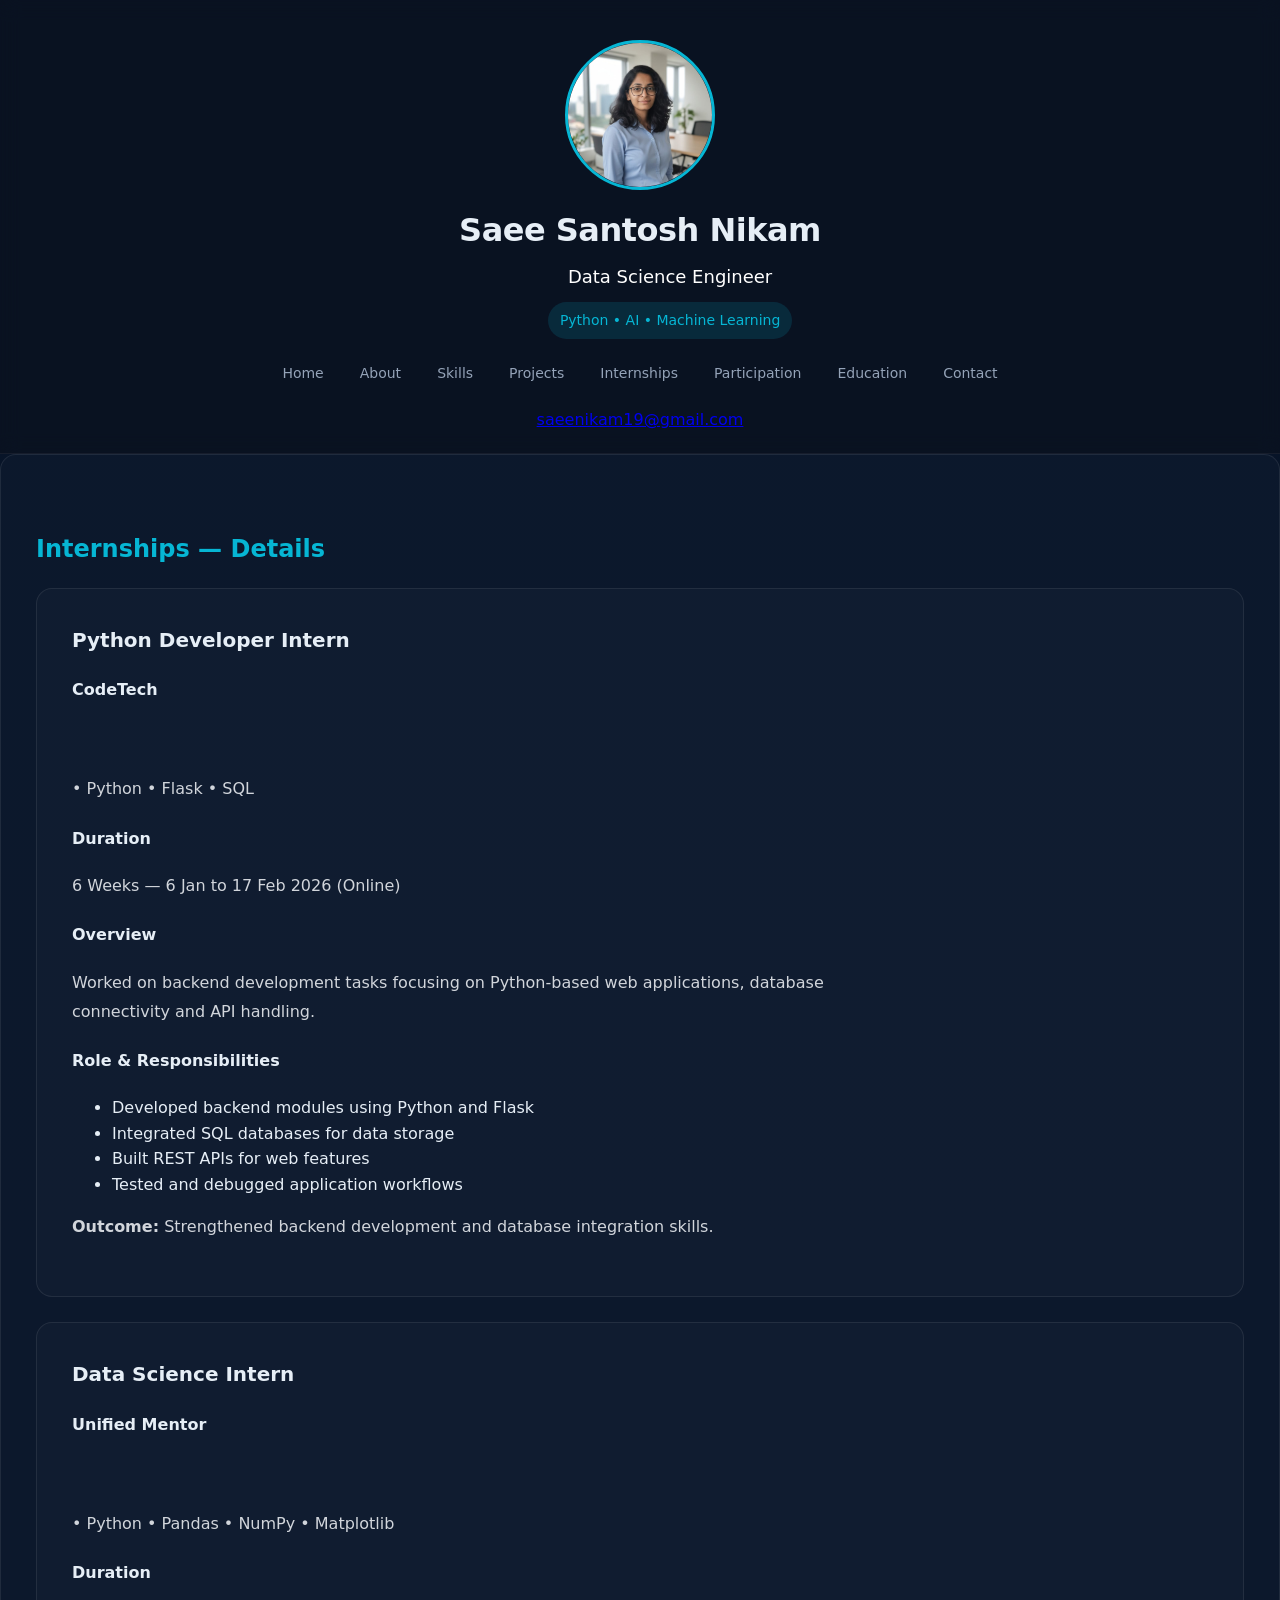
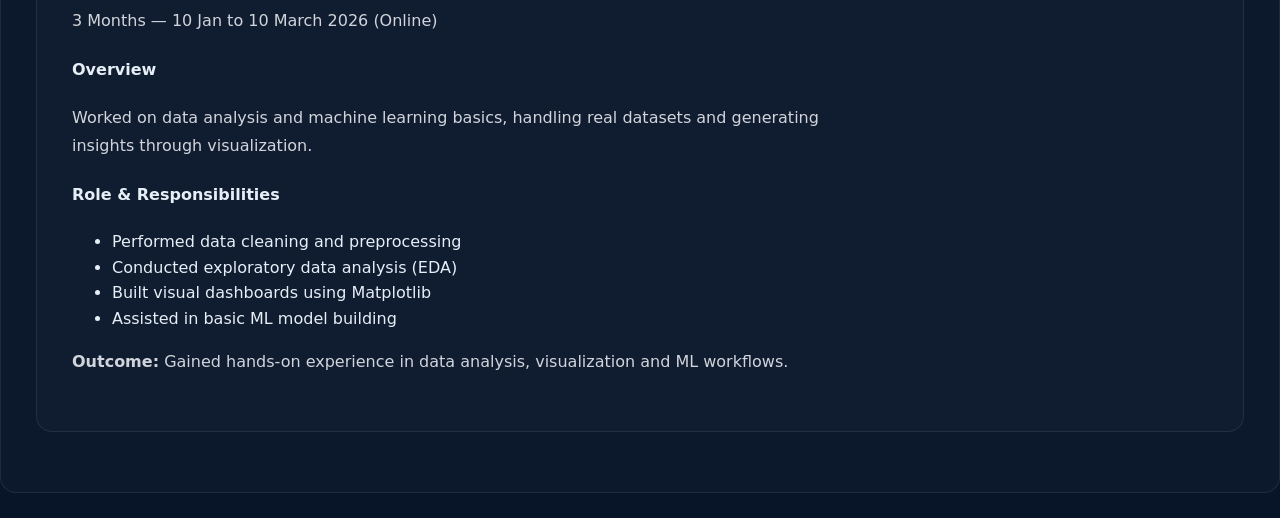
==== experience.html @ 454333f4 "Add files via upload" ====
<!doctype html>
<html lang="en">
<head>
    <meta charset="utf-8" />
    <meta name="viewport" content="width=device-width,initial-scale=1" />
    <title>Projects — Saee Nikam</title>
    <link rel="stylesheet" href="improved.css">
    </head>
    <header class="site-header">
    <div class="img-container">
      <img src="Profile.jpg.jpeg" alt="Description">
      </div>
    <div class="container header-inner">
      <div class="brand">
        <h1 class="name">Saee Santosh Nikam</h1>
       <p class="role">
  Data Science Engineer <br>
  <span>Python • AI • Machine Learning</span>
</p>
      </div>
      <nav class="main-nav">
<a href="index.html">Home</a>
<a href="about.html">About</a>
<a href="skills.html">Skills</a>
<a href="projects.html">Projects</a>
<a href="experience.html">Internships</a>
<a href="Participation.html">Participation</a>
<a href="education.html">Education</a>
<a href="contact.html">Contact</a>

      </nav>
      <div class="links"><a href="mailto:saeenikam19@gmail.com">saeenikam19@gmail.com</a></div>
    </div>
  </header>
<section id="participation" class="card">
  <h2>Internships — Details</h2>
  <article class="project">
  <h3>Python Developer Intern</h3>
    <h4>CodeTech</h4><br><br>
    <p class="tech">• Python • Flask • SQL</p>

    <h4>Duration</h4>
    <p>6 Weeks — 6 Jan to 17 Feb 2026 (Online)</p>

    <h4>Overview</h4>
    <p>Worked on backend development tasks focusing on Python-based web applications, database connectivity and API handling.</p>

    <h4>Role & Responsibilities</h4>
    <ul>
      <li>Developed backend modules using Python and Flask</li>
      <li>Integrated SQL databases for data storage</li>
      <li>Built REST APIs for web features</li>
      <li>Tested and debugged application workflows</li>
    </ul>

    <p class="meta"><strong>Outcome:</strong> Strengthened backend development and database integration skills.</p>
  </article>


  <article class="project" >
    <h3>Data Science Intern</h3>
    <h4>Unified Mentor</h4><br><br>
    <p class="tech"> • Python • Pandas • NumPy • Matplotlib</p>

    <h4>Duration</h4>
    <p>3 Months — 10 Jan to 10 March 2026 (Online)</p>

    <h4>Overview</h4>
    <p>Worked on data analysis and machine learning basics, handling real datasets and generating insights through visualization.</p>

    <h4>Role & Responsibilities</h4>
    <ul>
      <li>Performed data cleaning and preprocessing</li>
      <li>Conducted exploratory data analysis (EDA)</li>
      <li>Built visual dashboards using Matplotlib</li>
      <li>Assisted in basic ML model building</li>
    </ul>

    <p class="meta"><strong>Outcome:</strong> Gained hands-on experience in data analysis, visualization and ML workflows.</p>
  </article>

</section>
  </main>
</html>
---- improved.css ----
:root {
  --bg: #0f1724;
  --card-bg: rgba(255, 255, 255, 0.02);
  --card-border: rgba(255, 255, 255, 0.08);
  --accent: #06b6d4;
  --muted: #94a3b8;
  --text: #e6eef6;
  --text-soft: #d1d5db;
}

* {
  box-sizing: border-box;
}

body {
  margin: 0;
  font-family: 'Inter', system-ui, -apple-system, sans-serif;
  background: linear-gradient(180deg, #071428 0%, #081428 60%);
  color: var(--text);
  line-height: 1.6;
  min-height: 100vh;
  -webkit-font-smoothing: antialiased;
}

.container {
  max-width: 900px;
  margin: 0 auto;
  padding: 0 20px;
}

.site-header {
  background: rgba(11, 18, 32, 0.8);
  padding: 40px 0 20px 0;
  text-align: center;
  border-bottom: 1px solid rgba(255, 255, 255, 0.05);
  backdrop-filter: blur(10px);
}

.img-container {
  margin-bottom: 15px;
}

img {
  width: 150px;
  height: 150px;
  object-fit: cover;
  border-radius: 50%;
  border: 3px solid var(--accent);
  display: block;
  margin: 0 auto;
}

.name {
  font-size: 32px;
  margin: 10px 0 5px;
  font-weight: 700;
  letter-spacing: -0.5px;
}

.role {
  font-size: 18px;
  font-weight: 400px;
  margin-bottom: 15px;
  color: #ffffff;
  margin-left: 7%;
}

.role span {
  display: inline-block;
  margin-top: 8px;
  padding: 6px 12px;
  border-radius: 20px;
  background: rgba(6, 182, 212, 0.15);
  color: #06b6d4;
  font-size: 14px;
  font-weight: 500;
}

.main-nav {
  display: flex;
  justify-content: center;
  flex-wrap: wrap;
  gap: 8px;
  margin-bottom: 15px;
}

.main-nav a {
  color: var(--muted);
  text-decoration: none;
  padding: 8px 14px;
  border-radius: 8px;
  font-size: 14px;
  transition: 0.3s;
}

.main-nav a:hover, .main-nav a.active {
  color: var(--text);
  background: rgba(255, 255, 255, 0.05);
}

.main-nav a.active {
  background: var(--accent);
  color: #042029;
  font-weight: 600;
}

.card, .project, .participation-item, .experience-item {
  background: var(--card-bg);
  border: 1px solid var(--card-border);
  border-radius: 16px;
  padding: 35px;
  margin-bottom: 25px;
  transition: transform 0.2s ease, border-color 0.2s ease;
}

.card:hover, .project:hover, .participation-item:hover {
  border-color: rgba(6, 182, 212, 0.4);
  background: rgba(255, 255, 255, 0.03);
}

.card-header, .participation-header, .project-header {
  display: flex;
  justify-content: space-between;
  align-items: center;
  margin-bottom: 15px;
}
#participation .cta {
  display: inline-block;
  padding: 12px 28px;
  background: #06b6d4;
  color: white;
  text-decoration: none;
  font-weight: 600;
  border-radius: 8px;
  transition: background 0.3s ease, transform 0.2s ease;
}


#participation .cta:hover {
  background: #afbabd;
  transform: scale(1.05);
}
h2 { font-size: 24px; margin: 40px 0 20px; color: var(--accent); }
h3 { margin: 0; font-size: 20px; }


p {
  line-height: 1.8;             
  color: var(--text-soft);     
  font-size: 16px;              
  max-width: 75ch;              
  margin: 0 0 1.2rem 0;
}


.year, .tag {
  background: var(--accent);
  color: #042029;
  padding: 4px 12px;
  border-radius: 6px;
  font-size: 12px;
  font-weight: 700;
  white-space: nowrap;
}


@media (max-width: 768px) {
  .container { padding: 0 15px; }
  
  .card, .project, .participation-item {
    padding: 20px;
  }

  .card-header, .participation-header {
    flex-direction: column;
    align-items: flex-start;
    gap: 10px;
  }

  img {
    width: 120px;
    height: 120px;
  }

  .name { font-size: 24px; }
}
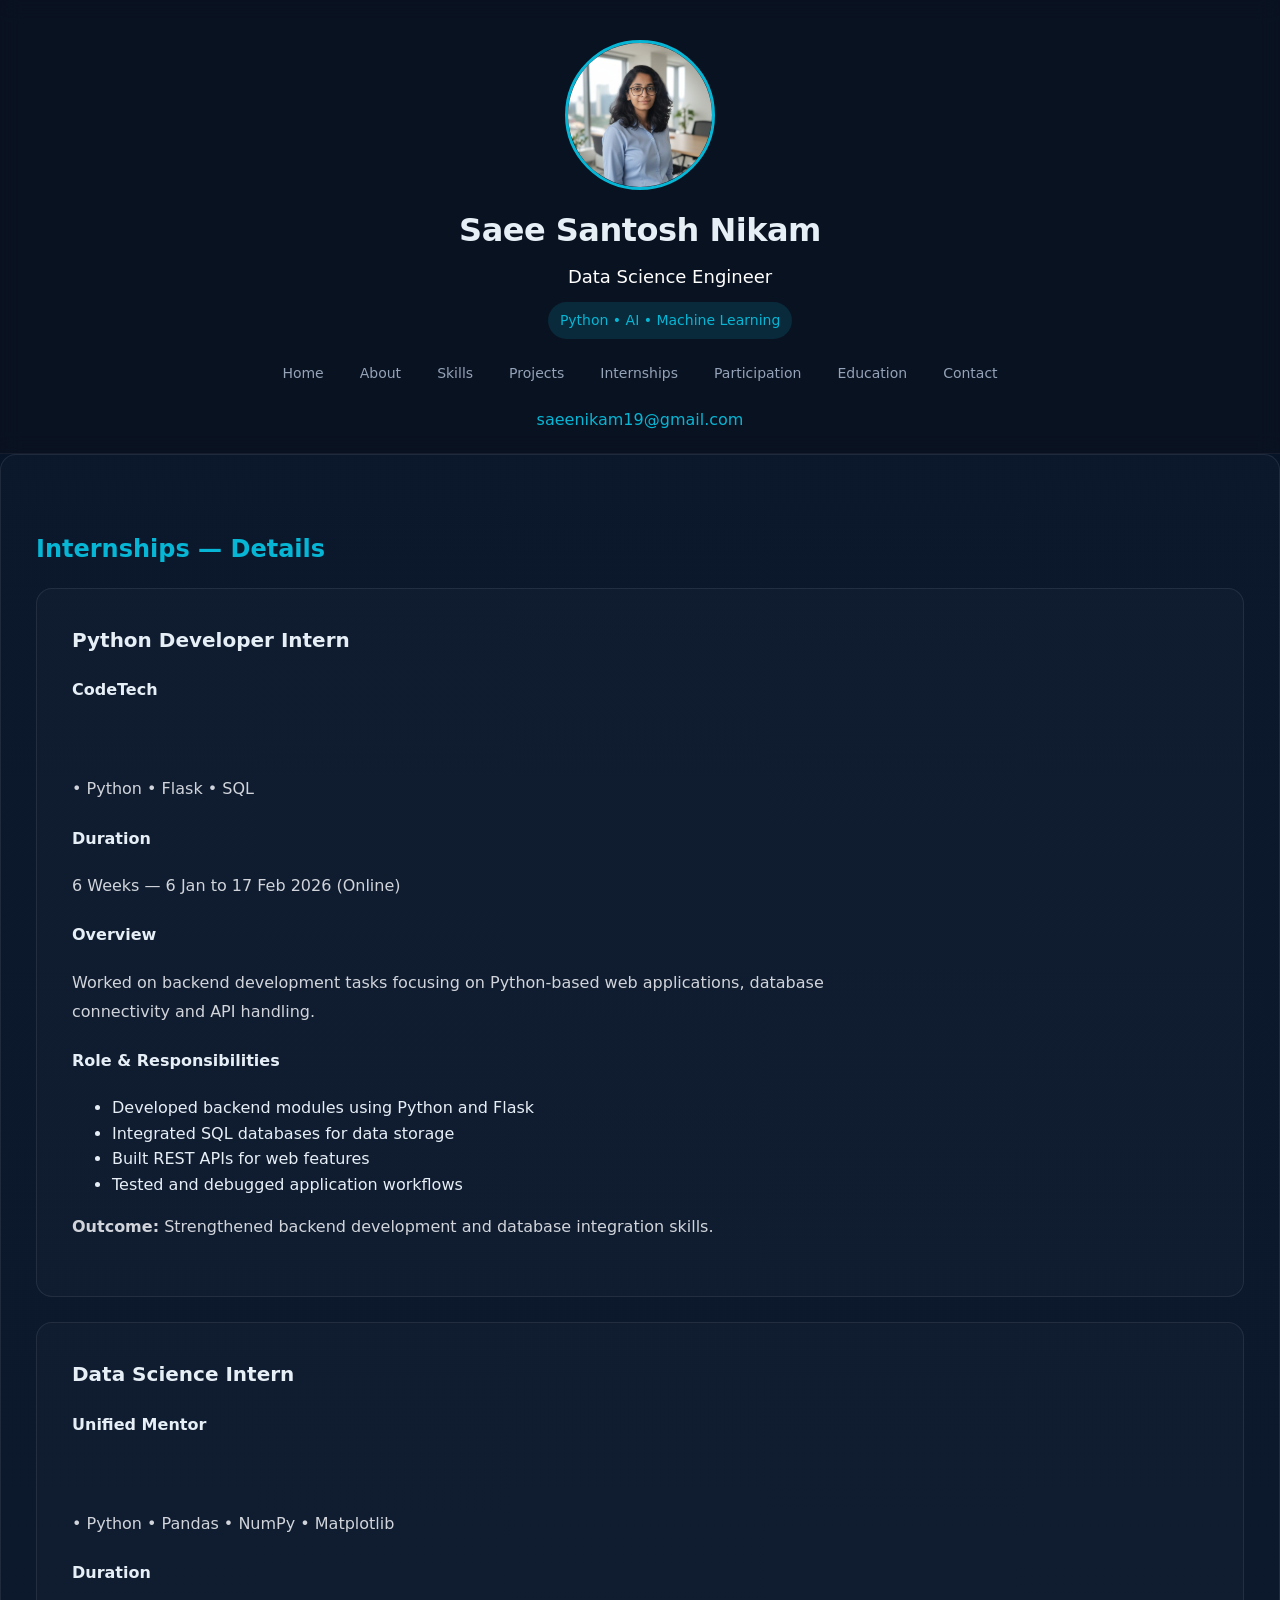
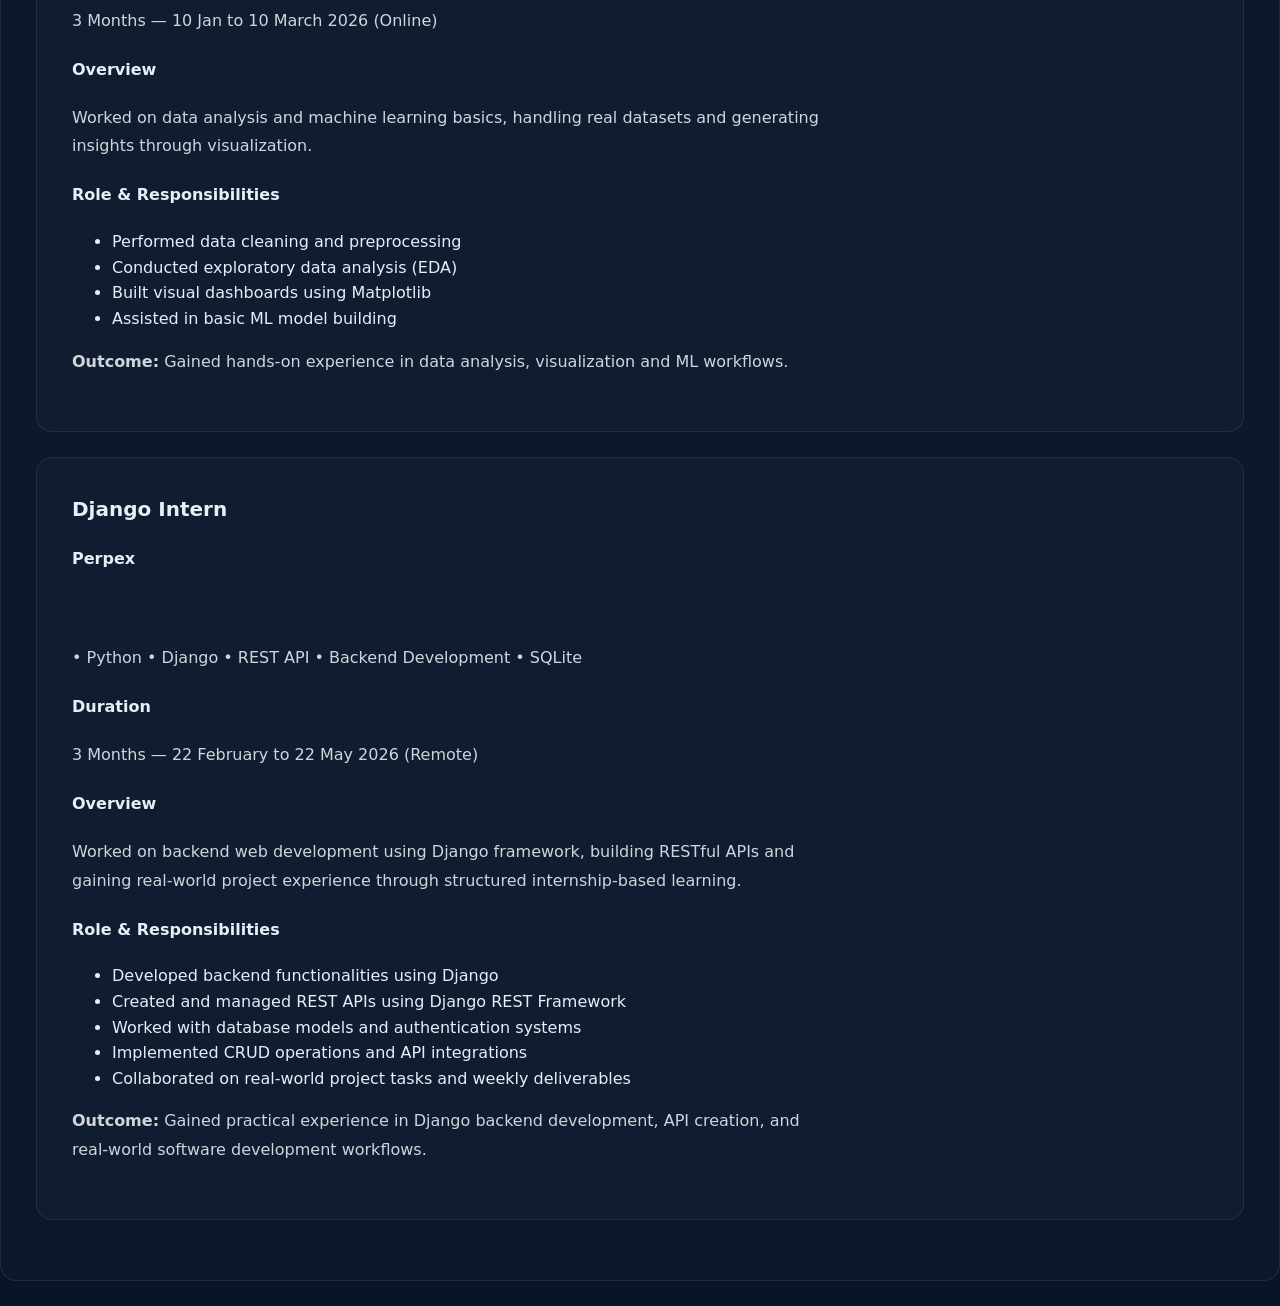
==== commit 2c86d299: "Update experience.html" ====
--- a/experience.html
+++ b/experience.html
@@ -78,7 +78,37 @@
 
     <p class="meta"><strong>Outcome:</strong> Gained hands-on experience in data analysis, visualization and ML workflows.</p>
   </article>
+<article class="project">
+  <h3>Django Intern</h3>
+  <h4>Perpex</h4><br><br>
 
+  <p class="tech"> • Python • Django • REST API • Backend Development • SQLite</p>
+
+  <h4>Duration</h4>
+  <p>3 Months — 22 February to 22 May 2026 (Remote)</p>
+
+  <h4>Overview</h4>
+  <p>
+    Worked on backend web development using Django framework, building 
+    RESTful APIs and gaining real-world project experience through structured 
+    internship-based learning.
+  </p>
+
+  <h4>Role & Responsibilities</h4>
+  <ul>
+    <li>Developed backend functionalities using Django</li>
+    <li>Created and managed REST APIs using Django REST Framework</li>
+    <li>Worked with database models and authentication systems</li>
+    <li>Implemented CRUD operations and API integrations</li>
+    <li>Collaborated on real-world project tasks and weekly deliverables</li>
+  </ul>
+
+  <p class="meta">
+    <strong>Outcome:</strong> Gained practical experience in Django backend 
+    development, API creation, and real-world software development workflows.
+  </p>
+</article>
 </section>
   </main>
-</html>+
+</html>
--- a/improved.css
+++ b/improved.css
@@ -98,7 +98,18 @@
   color: var(--text);
   background: rgba(255, 255, 255, 0.05);
 }
-
+.meta a {
+  color: var(--accent);
+  font-weight: 500;
+  text-decoration: none;
+  border-bottom: 1px solid transparent;
+  transition: all 0.3s ease;
+}
+
+.meta a:hover {
+  border-bottom: 1px solid var(--accent);
+  opacity: 0.8;
+}
 .main-nav a.active {
   background: var(--accent);
   color: #042029;
@@ -118,7 +129,13 @@
   border-color: rgba(6, 182, 212, 0.4);
   background: rgba(255, 255, 255, 0.03);
 }
-
+.links a {
+  color: var(--accent);
+  text-decoration: none;
+  font-weight: 500;
+  border-bottom: 1px solid transparent;
+  transition: all 0.3s ease;
+}
 .card-header, .participation-header, .project-header {
   display: flex;
   justify-content: space-between;
@@ -184,4 +201,4 @@
   }
 
   .name { font-size: 24px; }
-}+}
